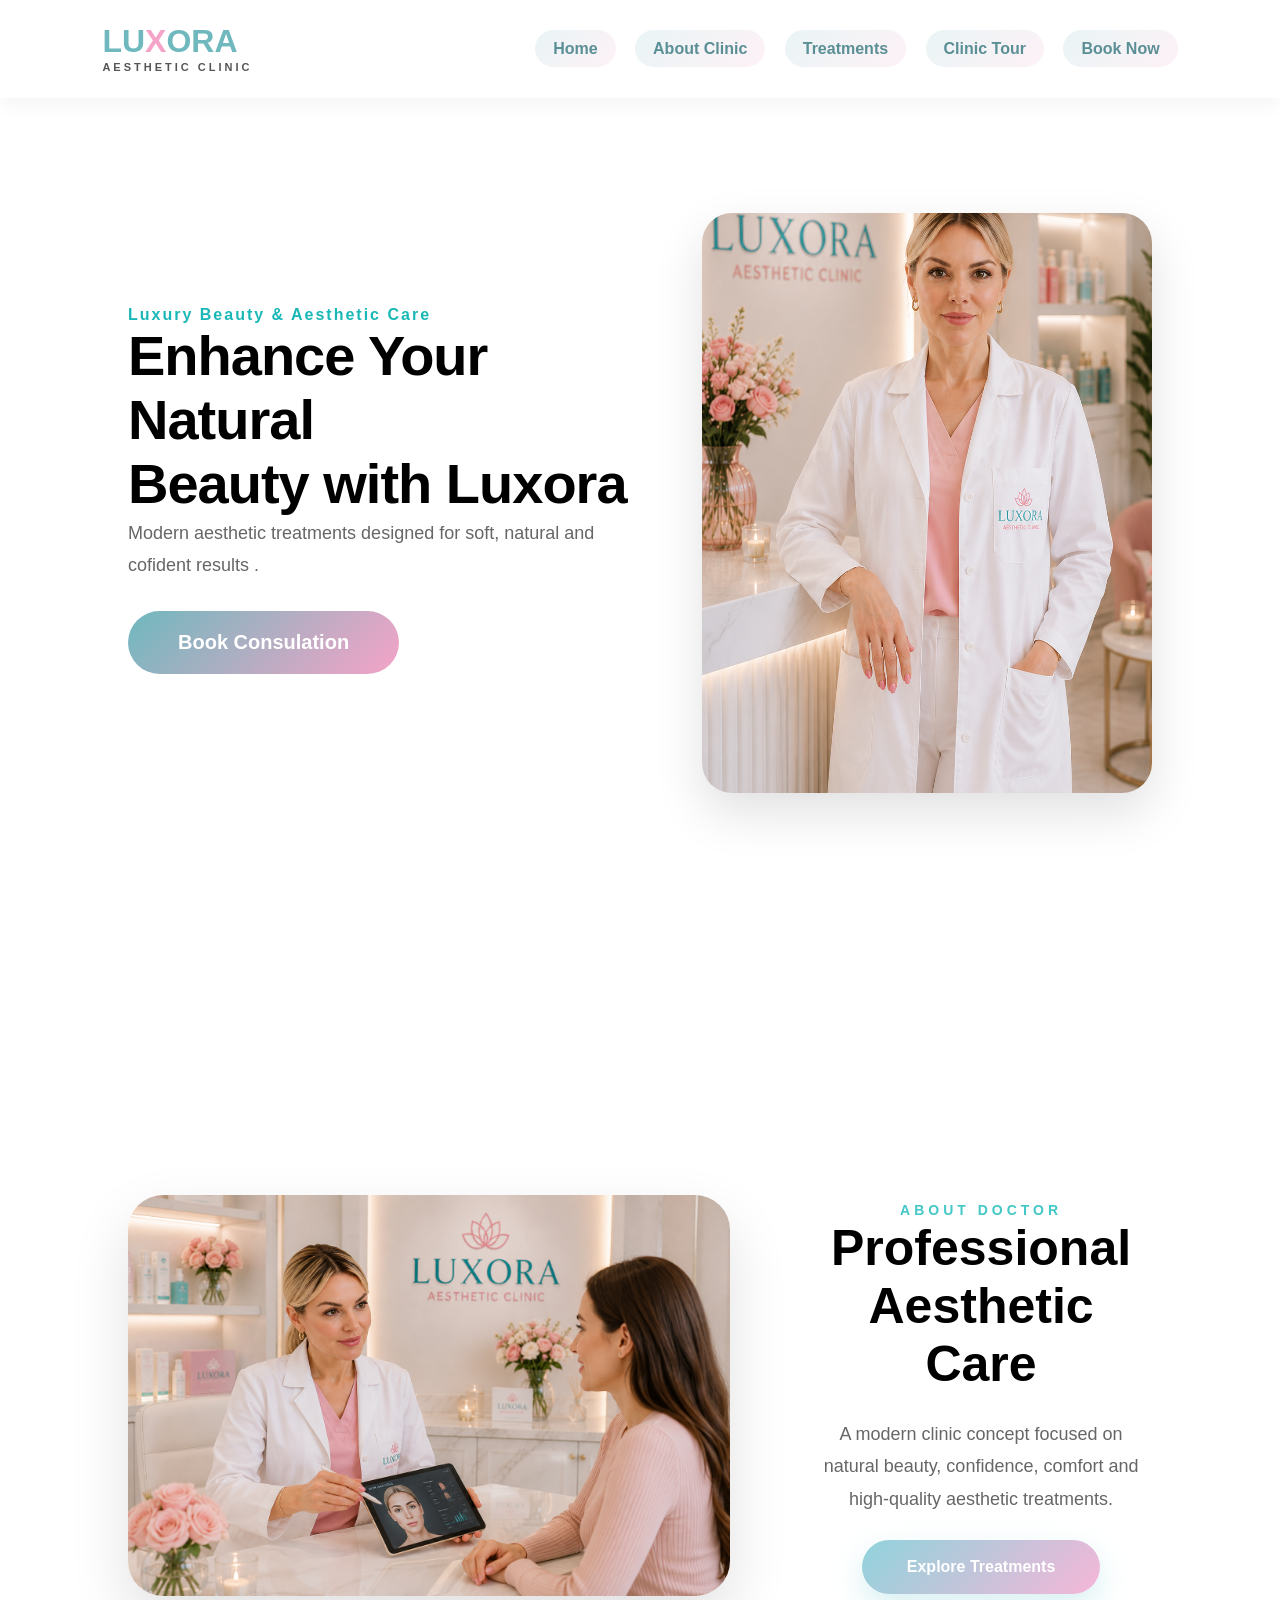
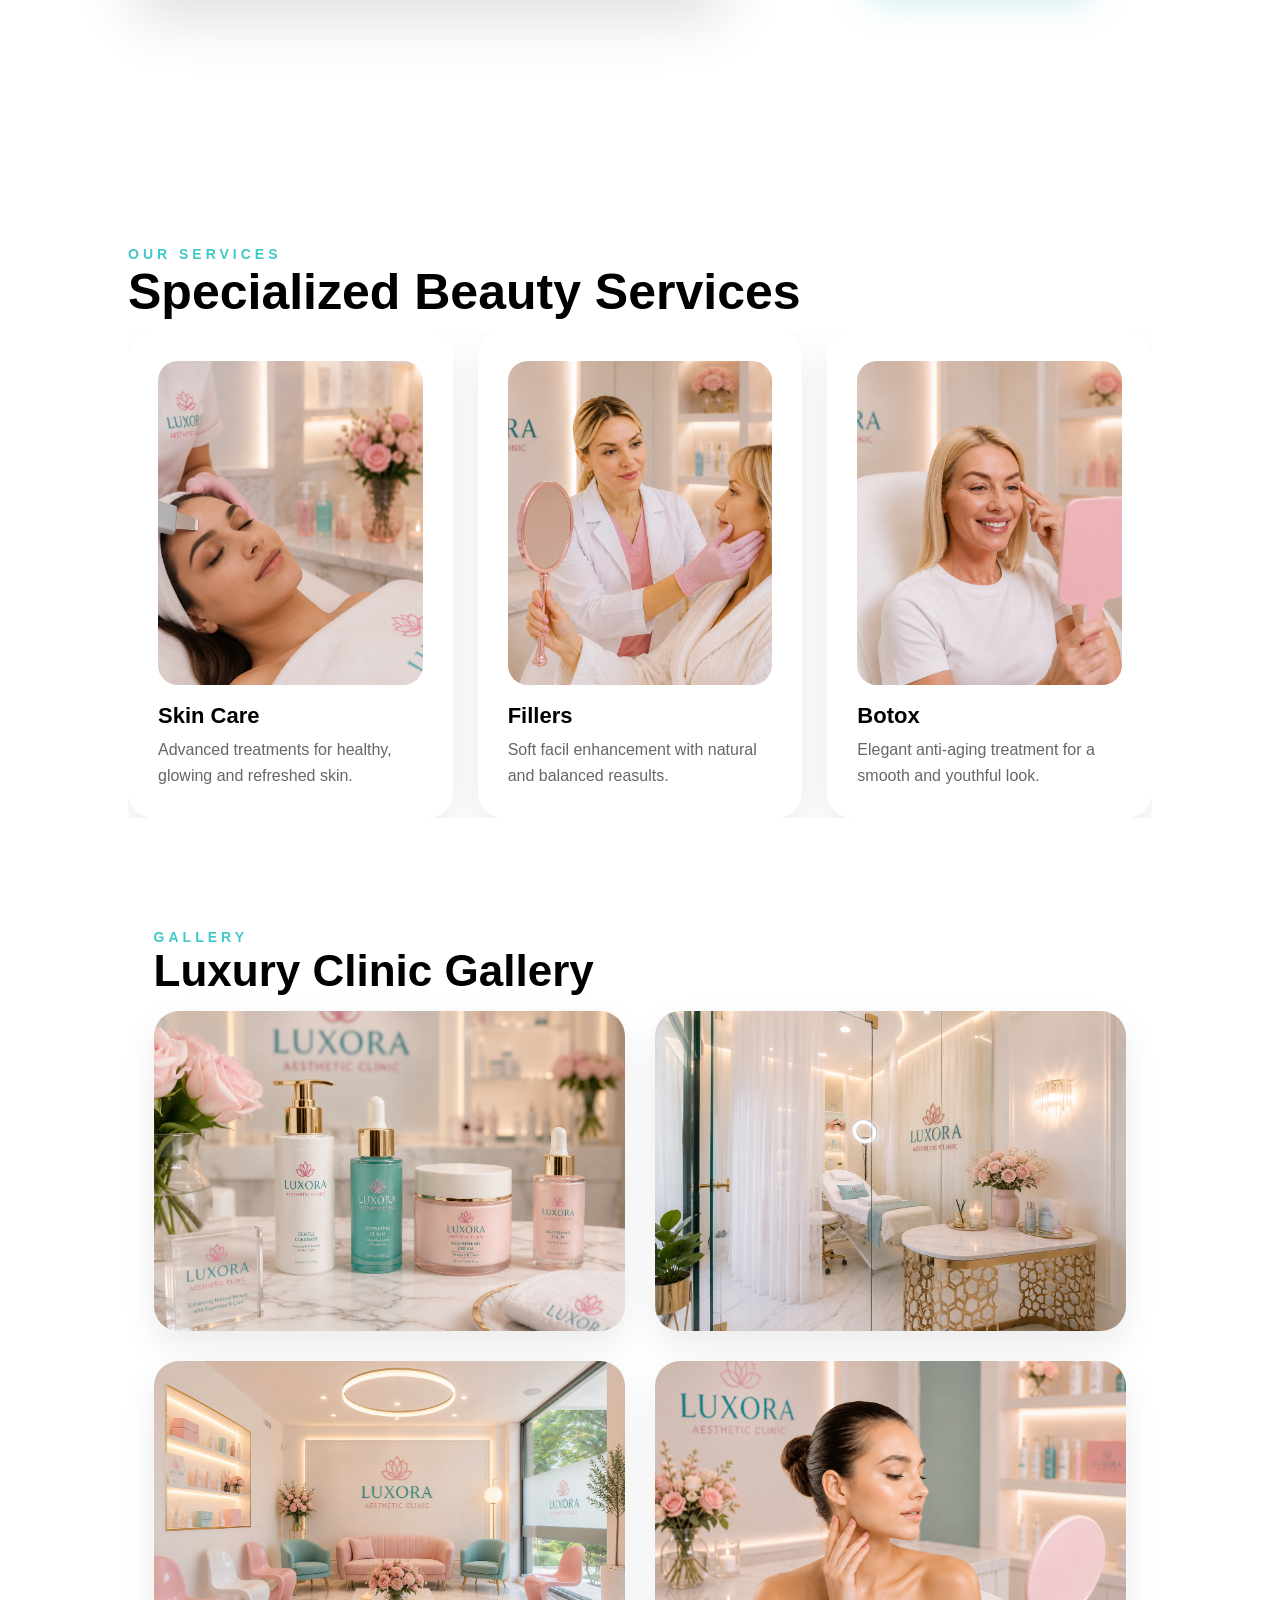
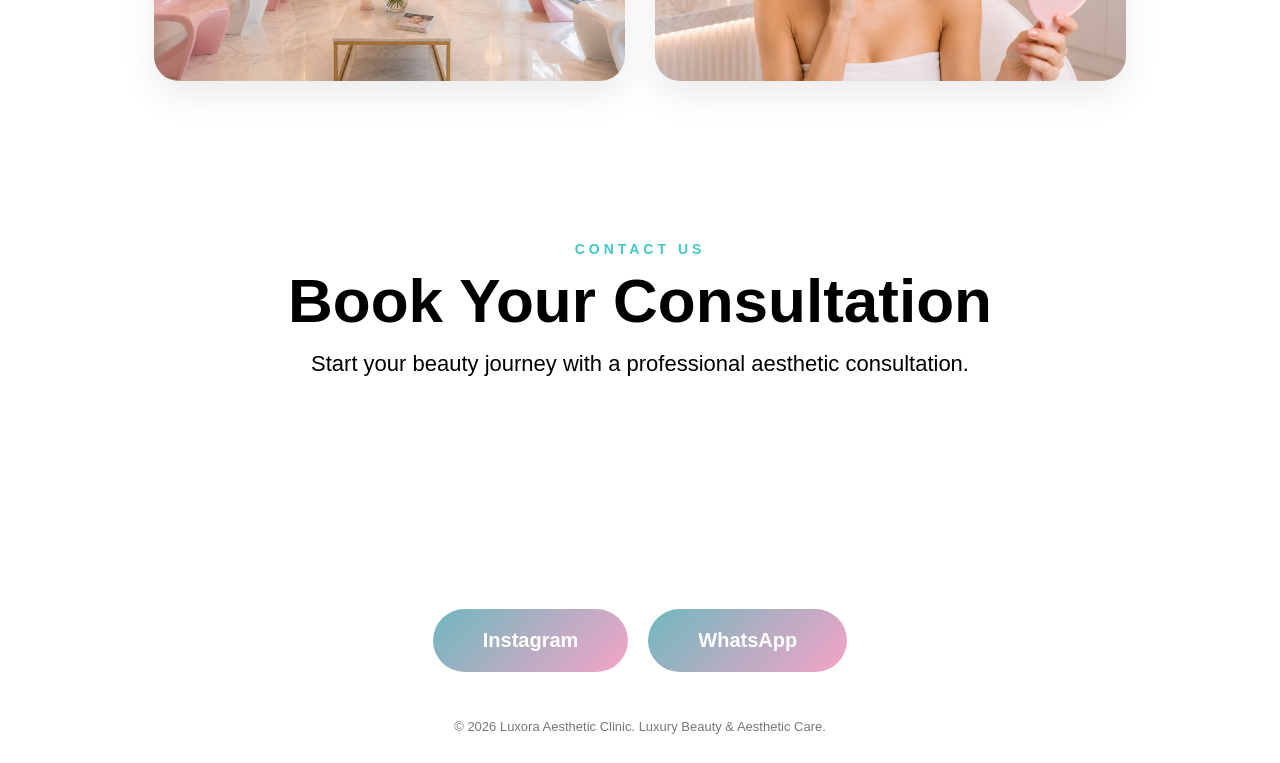
==== aesthetic-clinic/index.html @ 0a0627fc "Add files via upload" ====
<!DOCTYPE html>
<html lang="en">
<head>
<meta charset="UTF-8">
<meta name="viewport" content="width=device-width,initial-scale=1.0">
<title>Luxora Aesthetic Clinic</title>
<link rel="stylesheet" href="clinic.css">
</head>
<body>
<header class="navbar">
<div class="logo">LU<span>X</span>ORA <p>AESTHETIC CLINIC</p></div>
<button class="menu-toggle">&#9776;</button>
<nav>
<a href="#home">Home</a>
<a href="#about">About Clinic</a>
<a href="#services">Treatments</a>
<a href="#gallery">Clinic Tour</a>
<a href="#contact">Book Now</a>
</nav>
</header>
<section class="hero" id="home">
<div class="hero-text fade-up">
<span>Luxury Beauty & Aesthetic Care</span>
<h1>
Enhance Your Natural<br>Beauty with Luxora </h1>
<p>
Modern aesthetic treatments designed for soft, natural and cofident results .
</p>
<a href="#contact" class="hero-btn desktop-hero-btn">
Book Consulation
</a>
</div>
<div class="hero-image fade-up">
<img src="hero.png" alt="">
</div>
<a href="#contact" class="hero-btn mobile-hero-btn">
Book Consulation
</a>
</section>
<section class="about fade-up" id="about">
<div class="about-image">
<img src="about.png" alt="">
</div>
<div class="about-text">
<span class="section-tag">ABOUT DOCTOR</span>
<h2> Professional Aesthetic Care</h2>
<p> A modern clinic concept focused on natural beauty, confidence, comfort and high-quality aesthetic treatments. </p>
<a href="#services" class="about-btn">Explore Treatments</a>
</div>
</section>
<section class="services" id="services">
<span class="section-tag">OUR SERVICES</span>
<h2> Specialized Beauty Services</h2>
<div class="services-grid">
<div  class="service-card fade-up">
<img src="skincare.png" alt="">
<h3>Skin Care</h3>
<p> Advanced treatments for healthy, glowing and refreshed skin.</p>
</div>
<div class="service-card fade-up">
<img src="fillers.png" alt="">
<h3>Fillers</h3>
<p>Soft facil enhancement with natural and balanced reasults.</p>
</div>
<div class="service-card fade-up">
<img src="botox.png" alt="">
<h3>Botox</h3>
<p>Elegant anti-aging treatment for a smooth and youthful look.</p>
</div>
</div>
</section>
<section class="gallery" id="gallery">
<span class="section-tag">GALLERY</span>
<h2> Luxury Clinic Gallery</h2>
<div class="gallery-grid">
<div class="gallery-box big fade-up">
<img src="products.png" alt="">
</div>
<div class="gallery-box fade-up">
<img src="reception.png" alt="">
</div>
<div class="gallery-box fade-up">
<img src="treatment-room.png" alt="">
</div>
<div class="gallery-box fade-up">
<img src="results.png" alt="">
</div>
</div>
</section>
<div class="section-divider"></div>
<section class="contact" id="contact">
<span class="section-tag">CONTACT US</span>
<h2> Book Your Consultation</h2>
<p> Start your beauty journey with a professional aesthetic consultation.</p>
<div class="contact-mini-grid">
<div class="contact-mini-card fade-up">
<h3>✨ Easy Booking</h3>
<p>Simple and fast way to start your beauty consultation.</p>
</div>
<div class="contact-mini-card fade-up ">
<h3>🌸 Soft Results</h3>
<p>Natural aesthetic care with an elegant clinic experience.</p>
</div>
<div class="contact-mini-card fade-up">
<h3>💎 Luxury Care</h3>
<p>A modern beauty concept designed for comfort and confidence.</p>
</div>
</div>
<div class="contact-buttons">
<a href="#" class="hero-btn"> Instagram</a>
<a href="#" class="hero-btn"> WhatsApp</a>
</div>
</section>
<footer>
<P>© 2026 Luxora Aesthetic Clinic. Luxury Beauty & Aesthetic Care.</P>
</footer>
<script src="clinic.js"></script>
</body>
</html>
---- aesthetic-clinic/clinic.css ----
*{
margin: 0;
padding: 0;
box-sizing: border-box;
font-family: Arial, sans-serif;
}
body{
background: #ffffff;
padding-top: 100px;
}
header{
position: fixed;
top: 0;
left: 0;
width: 100%;
z-index: 1000;
background: rgba(255, 255, 255, 0.95);
backdrop-filter: blur(10px);
padding: 20px 8%;
}
html{
scroll-behavior: smooth;
scroll-padding-top: 100px;
}
.navbar{
display: flex;
justify-content: space-between;
align-items: center;
padding: 25px 8%;
background: white;
box-shadow: 0 5px 20px rgba(0, 0, 0, 0.05);
}
.logo{
font-size: 32px;
font-weight: 700;
line-height: 1;
color: #6fb8be;
}
.logo span{
color: #f5a3c7;
}
.logo p{
font-size: 11px;
letter-spacing: 3px;
color: #555;
margin-top: 5px;
}
nav a{
text-decoration: none;
margin-left: 15px;
color: #5a8f95;
background:linear-gradient(135deg,rgba(111,184,190,0.15),rgba(245,163,199,0.15));
font-weight: 600;
padding: 10px 18px;
border-radius: 30px;
transition: .3s;
}
nav a:hover{
color: white;
background: linear-gradient(135deg,#6fb8be,#f5a3c7);
}
.hero{
min-height: 90vh;
display: flex;
align-items: center;
justify-content: space-between;
padding: 30px 10% ;
gap: 40px;
}
.hero-text span{
color: #1ab7b7;
font-weight: 700;
letter-spacing: 2px;
}
.hero-text h1{
font-size: 3.5rem;
line-height: 1.15;
letter-spacing: -1px;
}
.hero-text{
max-width: 520px;
margin-top: -30px;
}
.hero-text p{
font-size: 18px;
line-height: 1.8;
color: #666;
margin-bottom: 30px;
}
.hero-btn{
display: inline-block;
padding: 20px 50px;
font-size: 20px;
font-weight: 600;
background: linear-gradient(135deg,#6fb8be,#f5a3c7);
color: white;
text-decoration: none;
border-radius: 50px;
transition: 0.3s;
}
.hero-btn:hover{
transform: translateY(-3px);
box-shadow: 0 10px 30px rgba(245, 163, 199, 0.45);
}
.hero-image{
position: relative;
}
.hero-image img{
width: 450px;
height: 580px;
object-fit: cover;
border-radius: 30px;
object-position: center ;
box-shadow: 0 20px 50px rgba(0, 0, 0, 0.12);
transition: 0.5s ease;
animation: float 4s ease-in-out infinite;
}
.hero-image img:hover{
transform: translateY(-10px) scale(1.02);
box-shadow: 0 30px 60px rgba(26, 183, 183, 0.22);
}
.services{
padding: 20px 10% 40px;
}
.about{
text-align: center;
padding: 70px 10%;
margin-top: -60px;
}
.section-tag{
color: #43c7c7;
font-weight: 700;
letter-spacing: 4px;
font-size: 14px;
margin-bottom: 8px;
}
.services h2,
.about-doctor h2{
font-size: 50px;
margin-bottom: 10px;
}
.gallery{
padding: 20px 12% 70px;
margin-top: 50px;
}
.gallery-grid{
display: grid;
grid-template-columns: repeat(2,1fr);
gap: 30px;
}
.gallery-box{
overflow: hidden;
border-radius: 25px;
box-shadow: 0 15px 35px rgba(0, 0, 0, 0.08);
transition: 0.4s ease;
}
.gallery-box:hover{
transform: translateY(-8px);
box-shadow: 0 25px 50px rgba(0, 0, 0, 0.12) ;
border: 1px solid rgba(143, 211, 220, 0.4);
}
.gallery-box img{
width: 100%;
height: 320px;
object-fit: cover;
display: block;
transition: 0.5s ease;
}
.gallery-box:hover img{
transform: scale(1.05);
}
.gallery h2{
font-size: 44px;
margin-bottom: 15px;
font-weight: 700;
}
.services-grid{
display: grid ;
grid-template-columns: repeat(3,minmax(0,1fr));
gap: 25px;
width: 100%;
overflow: hidden;
}
.service-card{
background: white;
border-radius: 25px ;
padding: 30px;
box-shadow: 0 15px 35px rgba(0, 0, 0, 0.08) ;
overflow: hidden ;
min-width: 0;
display: flex;
flex-direction: column;
transition: 0.4s;
}
.service-card:hover{
transform: translateY(-8px) scale(1.01);
box-shadow: 0 30px 60px rgba(0, 0, 0, 0.12);
}
.service-card img{
width: 100% ;
height: 324px ;
object-fit: cover ;
border-radius: 20px ;
margin-bottom: 18px ;
transition: 0.4s;
}
.service-card:hover img{
transform: scale(1.05);
}
.service-card h3{
font-size: 22px;
margin-bottom: 8px;
}
.service-card:hover h3{ 
color: #43c7c7;
}
.service-card p {
color: #666;
font-size: 16px;
line-height: 1.6;
}
.about{
min-height: 95vh;
display: flex;
gap: 80px;
align-items: center;
margin-top: 60px;
}
.about-btn{
display: inline-block;
margin-top: 25px;
padding: 18px 45px;
font-size: 1rem ;
border-radius: 50px;
text-decoration: none;
background: linear-gradient(135deg,#8fd3dc,#f6b6d8);
color: white;
font-weight: 600;
box-shadow: 0 12px 30px rgba(143, 211, 220, 0.35);
}
.about-btn:hover{
transform: translateY(-3px);
box-shadow: 0 15px 35px rgba(143, 211, 220, 0.4);
transition: 0.3s;
}
.about-image img{
width: 100%;
border-radius: 35px;
box-shadow: 0 25px 60px rgba(0, 0, 0, 0.12);
transition: 0.4s ease;
cursor: pointer;
}
.about-image img:hover{
transform: translateY(-8px) scale(1.02);
box-shadow: 0 35px 80px rgba(0, 0, 0, 0.18);
}
.about-text h2{
font-size: 50px;
margin-bottom: 20px;
}
.about p{
font-size: 18px;
line-height: 1.8;
color: #666;
margin-top: 25px;
}
.contact{
margin-bottom: 0;
display: flex;
flex-direction: column;
justify-content: flex-start;
align-items: center;
padding: 0px 10% 20px ;
background: white;
position: relative;
z-index: 5;
}
.contact h2{
font-size: 62px;
}
.contact p{
font-size: 22px;
max-width: 700px;
margin: 15px auto 25px ;
}

.contact-mini-grid{
display: grid;
grid-template-columns: repeat(3,1fr);
gap: 25px;
max-width: 1100px;
margin: 20px auto 25px ;
}
.contact-mini-card{
background: white;
padding: 24px 25px;
border-radius: 25px;
box-shadow: 0 15px 35px rgba(0, 0, 0, 0.08);
transition: 0.4s ease;
min-height: 120px;
border: 1px solid rgba(0, 0, 0, 0.04);
}
.contact-mini-card:hover{
transform: translateY(-8px);
box-shadow: 0 25px 50px rgba(0, 0, 0, 0.12);
}
.contact-mini-card h3{
font-size: 21px;
margin-bottom: 12px;
}
.contact-mini-card p{
font-size: 15px;
color: #666;
line-height: 1.6;
}
footer{
text-align: center;
padding: 25px 15px;
margin-top: 0;
color: #777;
font-size: 13px;
line-height: 1.6;
}
.contact-buttons{
display: flex ;
justify-content: center ;
align-items: center;
gap: 20px ;
margin: 25px auto 0 ;
width: 100%;
}
.contact-buttons {
margin: 0 ;}
.fade-up{
opacity: 0;
transform: translateY(40px);
transition: all 0.8s ease;
}
.section-divider{
height: 90px;
background: white;
}
.fade-up.show{
opacity: 1;
transform: translateY(0);
}
.menu-toggle{
display:none;
background:none;
border:none;
font-size:32px;
cursor:pointer;
margin-right:10px;
position: absolute;
right: 20px;
top: 25px;
}
@keyframes float {
0%{
transform:translate(0);  
}
50%{
transform:translate(-15px); 
}
100%{
transform:translate(0); 
}
}
.hero-text .mobile-hero-btn{
position: static !important;
display: inline-flex !important;
width: fit-content !important;
margin-top: 25px !important;
transform: none !important;
align-self: flex-start !important;
}
.desktop-hero-btn{
display: inline-flex ;
}
.mobile-hero-btn{
display: none;
}
@media(max-width:768px){
.navbar{
display: flex;
justify-content:space-between;
align-items:center;
padding:15px 20px;
position:fixed;
min-height:auto;
top:0;
left:0;
width:100%;
z-index:1000;
}
.logo{
font-size: 28px;
}
.menu-toggle{
display:block;
background:none;
border:none;
font-size:32px;
cursor:pointer;
margin-right:10px;
position: absolute;
right: 20px;
top: 25px;
}
nav{
display: none;
flex-direction: column;
gap: 8px;
position:fixed;
top:80px;
right:15px;
width:170px;
background:white;
padding: 15px;
border-radius:16px;
box-shadow:0 10px 25px rgba(0,0,0,0.12);
z-index:1100;
}
nav.active{
display:flex;
}
nav a{
margin:0;
text-align:center;
}
.hero{
flex-direction:column;
text-align:center;
padding:60px 25px 20px;
gap:20px;
min-height: unset !important;
height: auto !important;
justify-content: flex-start !important;
}
.hero-text h1{
font-size: 42px;
line-height: 1.15;
}
.hero-text p{
font-size:17px;
}
.hero-image img{
width: 100%;
max-width: 360px;
}

.hero-text{
order: 1;
}
.hero-image{
order: 2;
}
.service-grid,
.gallery-grid,
.contact-mini-grid{
grid-template-columns:1fr;
}
.contact{
text-align: center;
padding: 100px 25px 40px;
}
.contact h2{
text-align: center;
max-width: 100%;
margin: 0 auto 20px;
font-size: 38px;
line-height:1.1;
}
.contact p{
font-size:18px;
line-height:1.5;
text-align: center;
max-width: 330px;
margin: 0 auto 35px;
}
.contact-buttons{
flex-direction: column;
}
.about{
flex-direction: column;
gap: 40px;
}
.about-image img{
width: 100%;
}
.about{
min-height: auto;
margin-top: 0;
}
.services-grid{
grid-template-columns: 1fr;
}
.gallery-grid{
grid-template-columns: 1fr;
}
.contact-mini-grid{
grid-template-columns: 1fr;
gap:18px;
margin:25px auto;
}
.desktop-hero-btn{
display: none !important;
}
.mobile-hero-btn{
display:inline-flex !important;
width: 90%;
max-width: 300px;
margin: 25px auto 0;
justify-content: center;
order: 3;
}
footer p{
font-size: 12px;
}
}
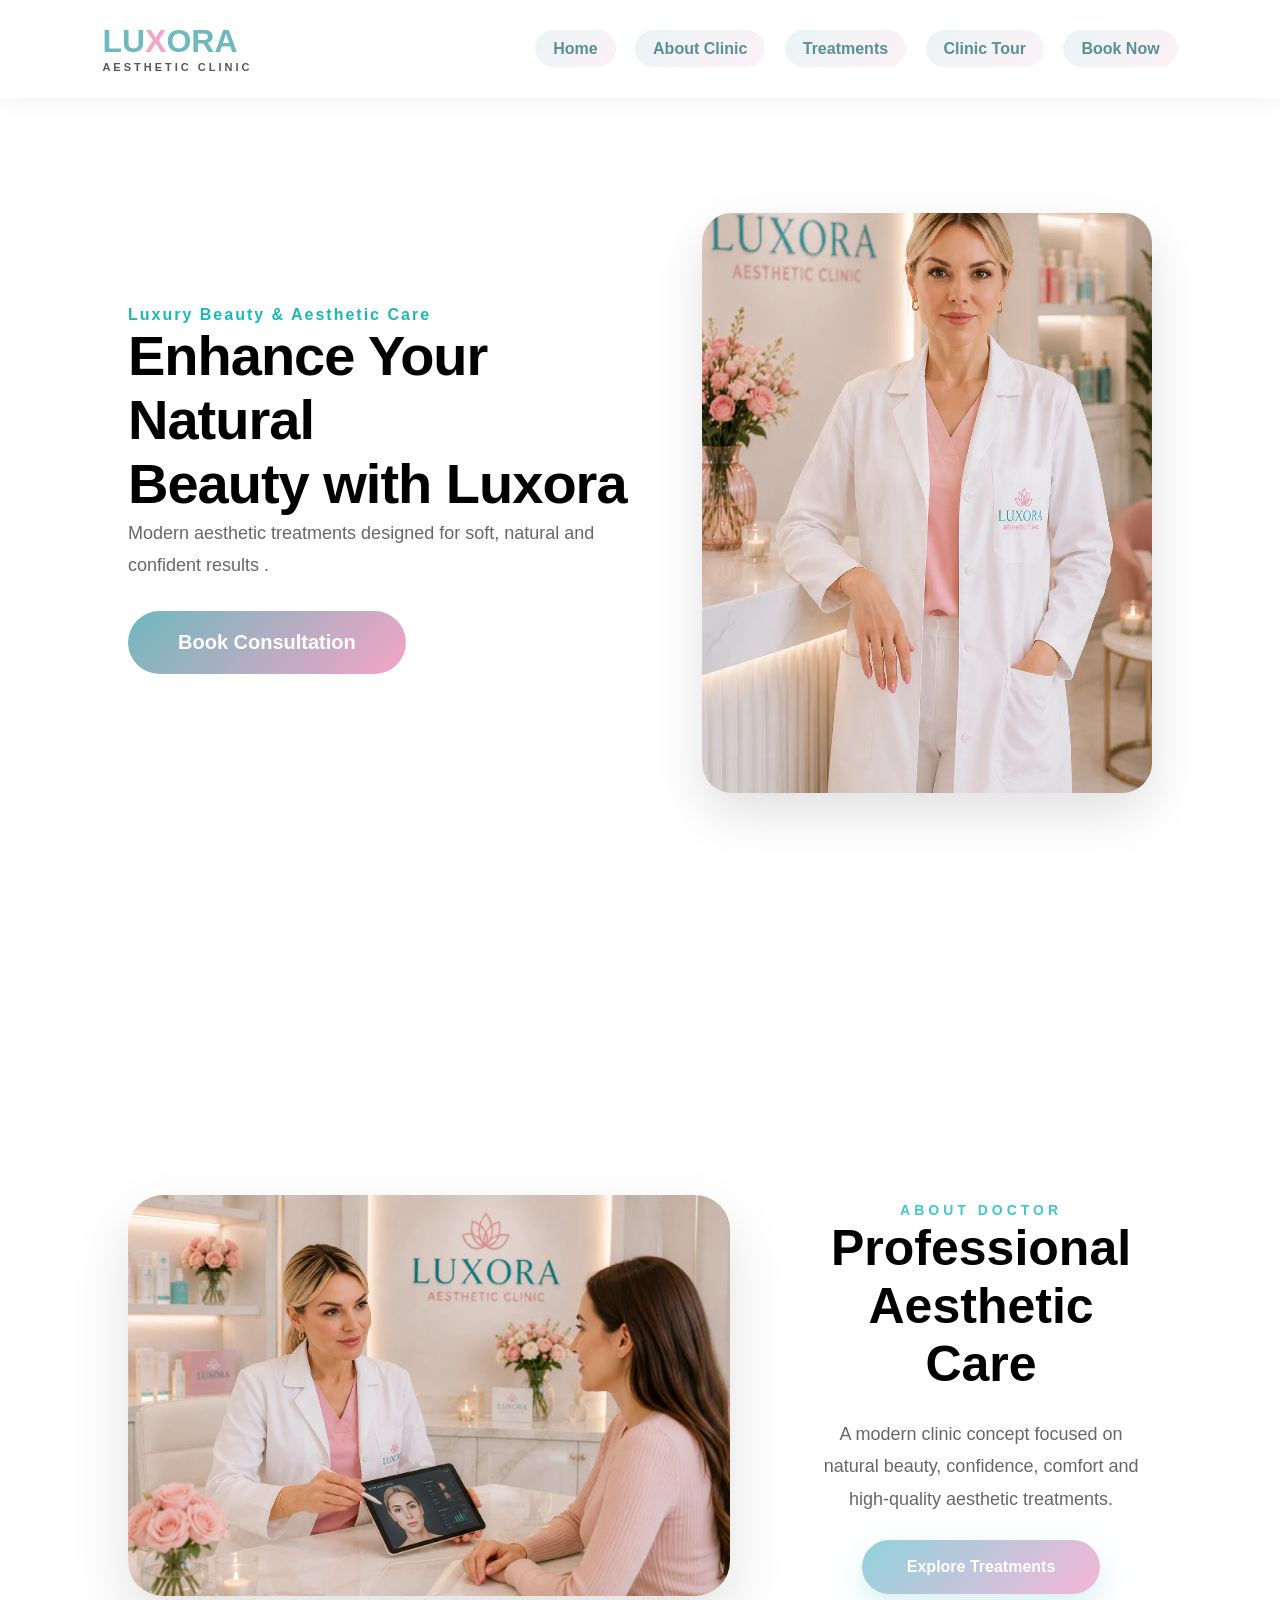
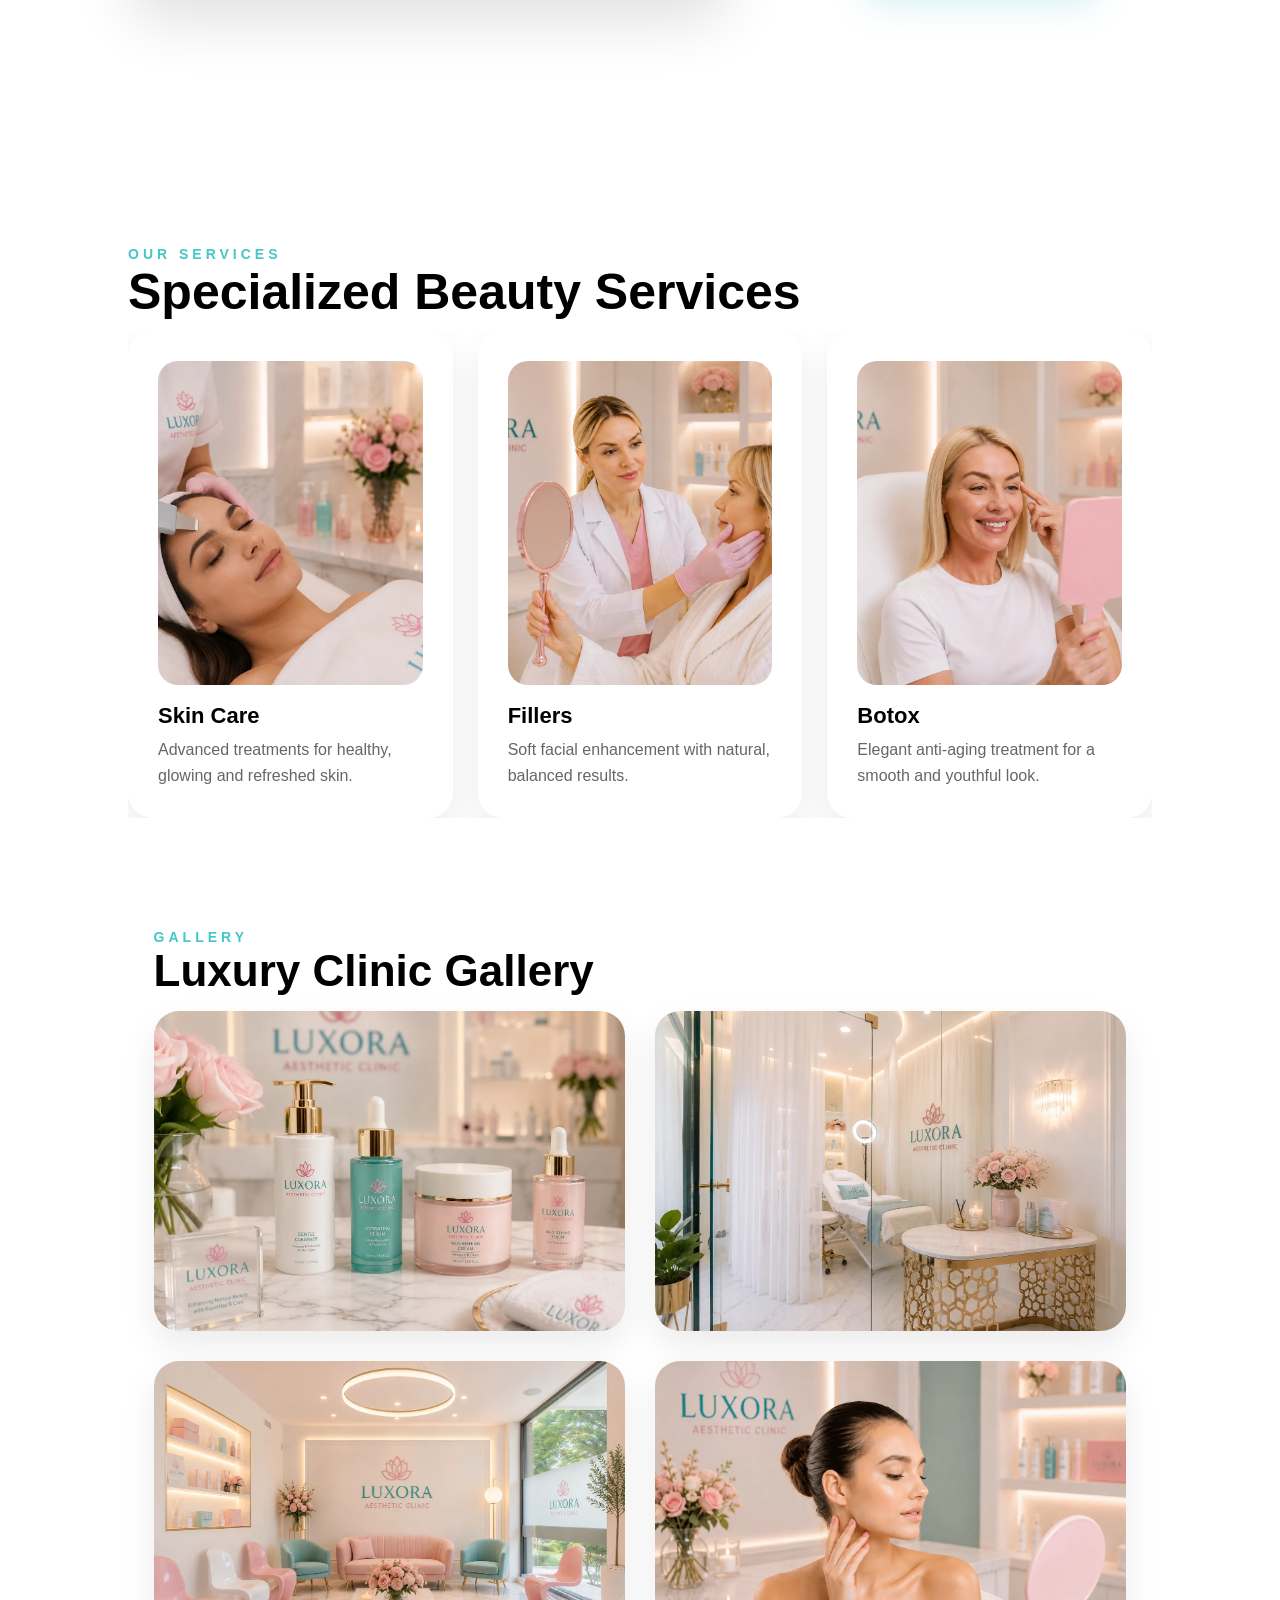
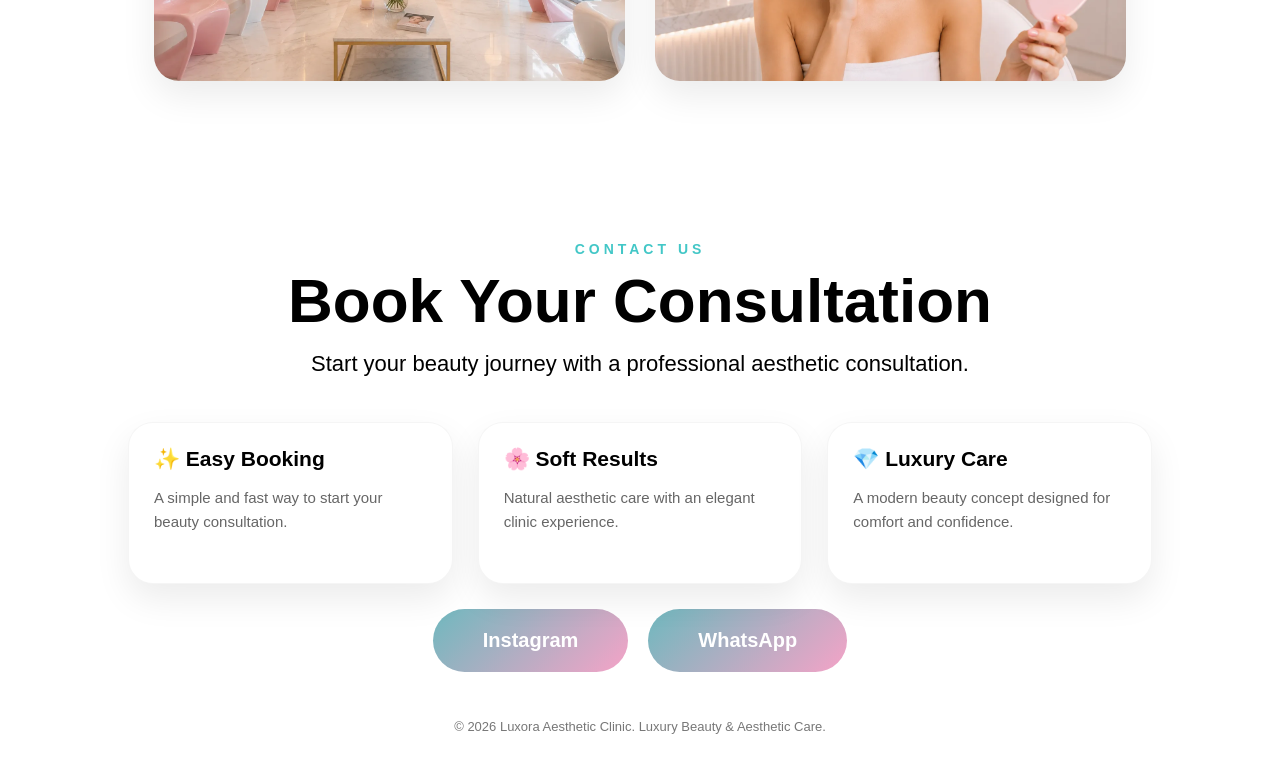
==== commit 21642348: "Add files via upload" ====
--- a/aesthetic-clinic/index.html
+++ b/aesthetic-clinic/index.html
@@ -24,22 +24,22 @@
 <h1>
 Enhance Your Natural<br>Beauty with Luxora </h1>
 <p>
-Modern aesthetic treatments designed for soft, natural and cofident results .
+Modern aesthetic treatments designed for soft, natural and confident results .
 </p>
 <a href="#contact" class="hero-btn desktop-hero-btn">
-Book Consulation
+Book Consultation
 </a>
 </div>
 <div class="hero-image fade-up">
-<img src="hero.png" alt="">
+<img src="hero.webp" alt="">
 </div>
 <a href="#contact" class="hero-btn mobile-hero-btn">
-Book Consulation
+Book Consultation
 </a>
 </section>
 <section class="about fade-up" id="about">
 <div class="about-image">
-<img src="about.png" alt="">
+<img src="about.webp" alt="">
 </div>
 <div class="about-text">
 <span class="section-tag">ABOUT DOCTOR</span>
@@ -53,17 +53,17 @@
 <h2> Specialized Beauty Services</h2>
 <div class="services-grid">
 <div  class="service-card fade-up">
-<img src="skincare.png" alt="">
+<img src="skincare.webp" alt="">
 <h3>Skin Care</h3>
 <p> Advanced treatments for healthy, glowing and refreshed skin.</p>
 </div>
 <div class="service-card fade-up">
-<img src="fillers.png" alt="">
+<img src="fillers.webp" alt="">
 <h3>Fillers</h3>
-<p>Soft facil enhancement with natural and balanced reasults.</p>
+<p>Soft facial enhancement with natural, balanced results.</p>
 </div>
 <div class="service-card fade-up">
-<img src="botox.png" alt="">
+<img src="botox.webp" alt="">
 <h3>Botox</h3>
 <p>Elegant anti-aging treatment for a smooth and youthful look.</p>
 </div>
@@ -74,16 +74,16 @@
 <h2> Luxury Clinic Gallery</h2>
 <div class="gallery-grid">
 <div class="gallery-box big fade-up">
-<img src="products.png" alt="">
+<img src="products.webp" alt="">
 </div>
 <div class="gallery-box fade-up">
-<img src="reception.png" alt="">
+<img src="reception.webp" alt="">
 </div>
 <div class="gallery-box fade-up">
-<img src="treatment-room.png" alt="">
+<img src="treatment-room.webp" alt="">
 </div>
 <div class="gallery-box fade-up">
-<img src="results.png" alt="">
+<img src="results.webp" alt="">
 </div>
 </div>
 </section>
@@ -95,7 +95,7 @@
 <div class="contact-mini-grid">
 <div class="contact-mini-card fade-up">
 <h3>✨ Easy Booking</h3>
-<p>Simple and fast way to start your beauty consultation.</p>
+<p>A simple and fast way to start your beauty consultation.</p>
 </div>
 <div class="contact-mini-card fade-up ">
 <h3>🌸 Soft Results</h3>
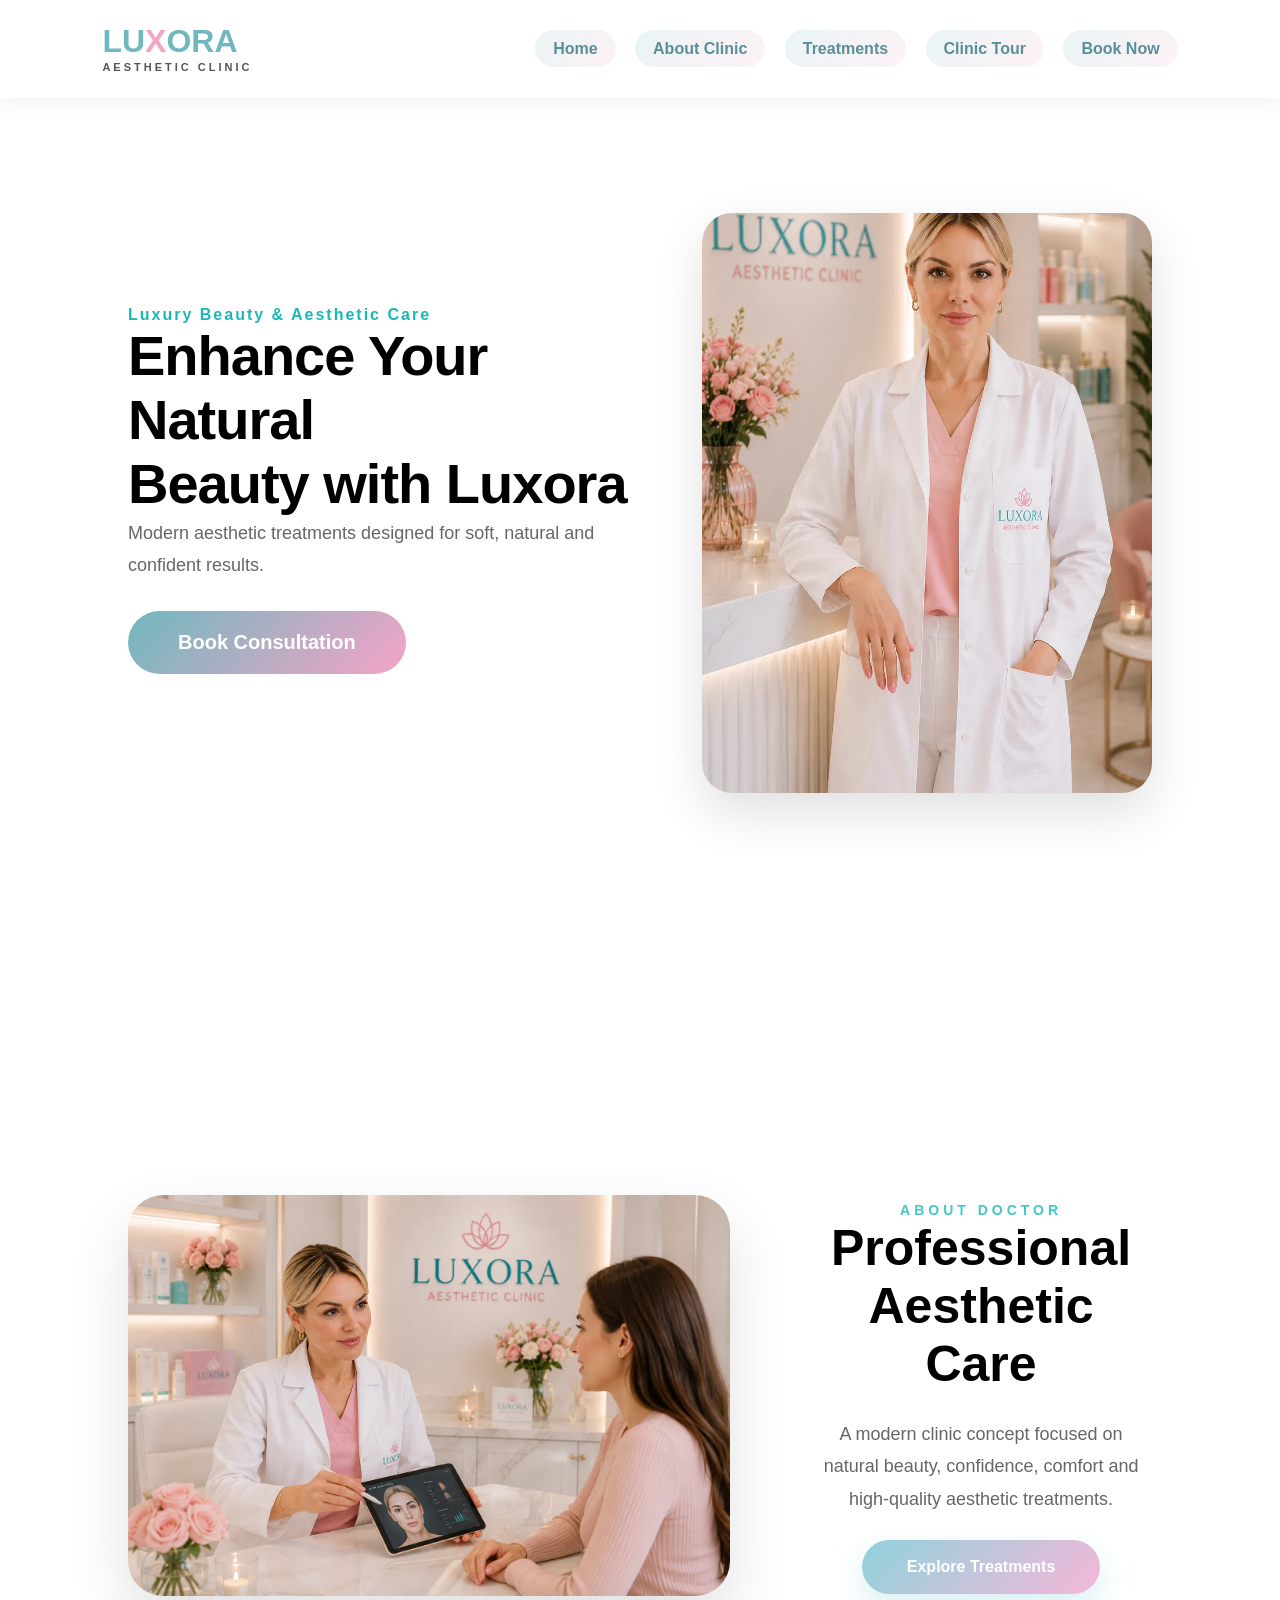
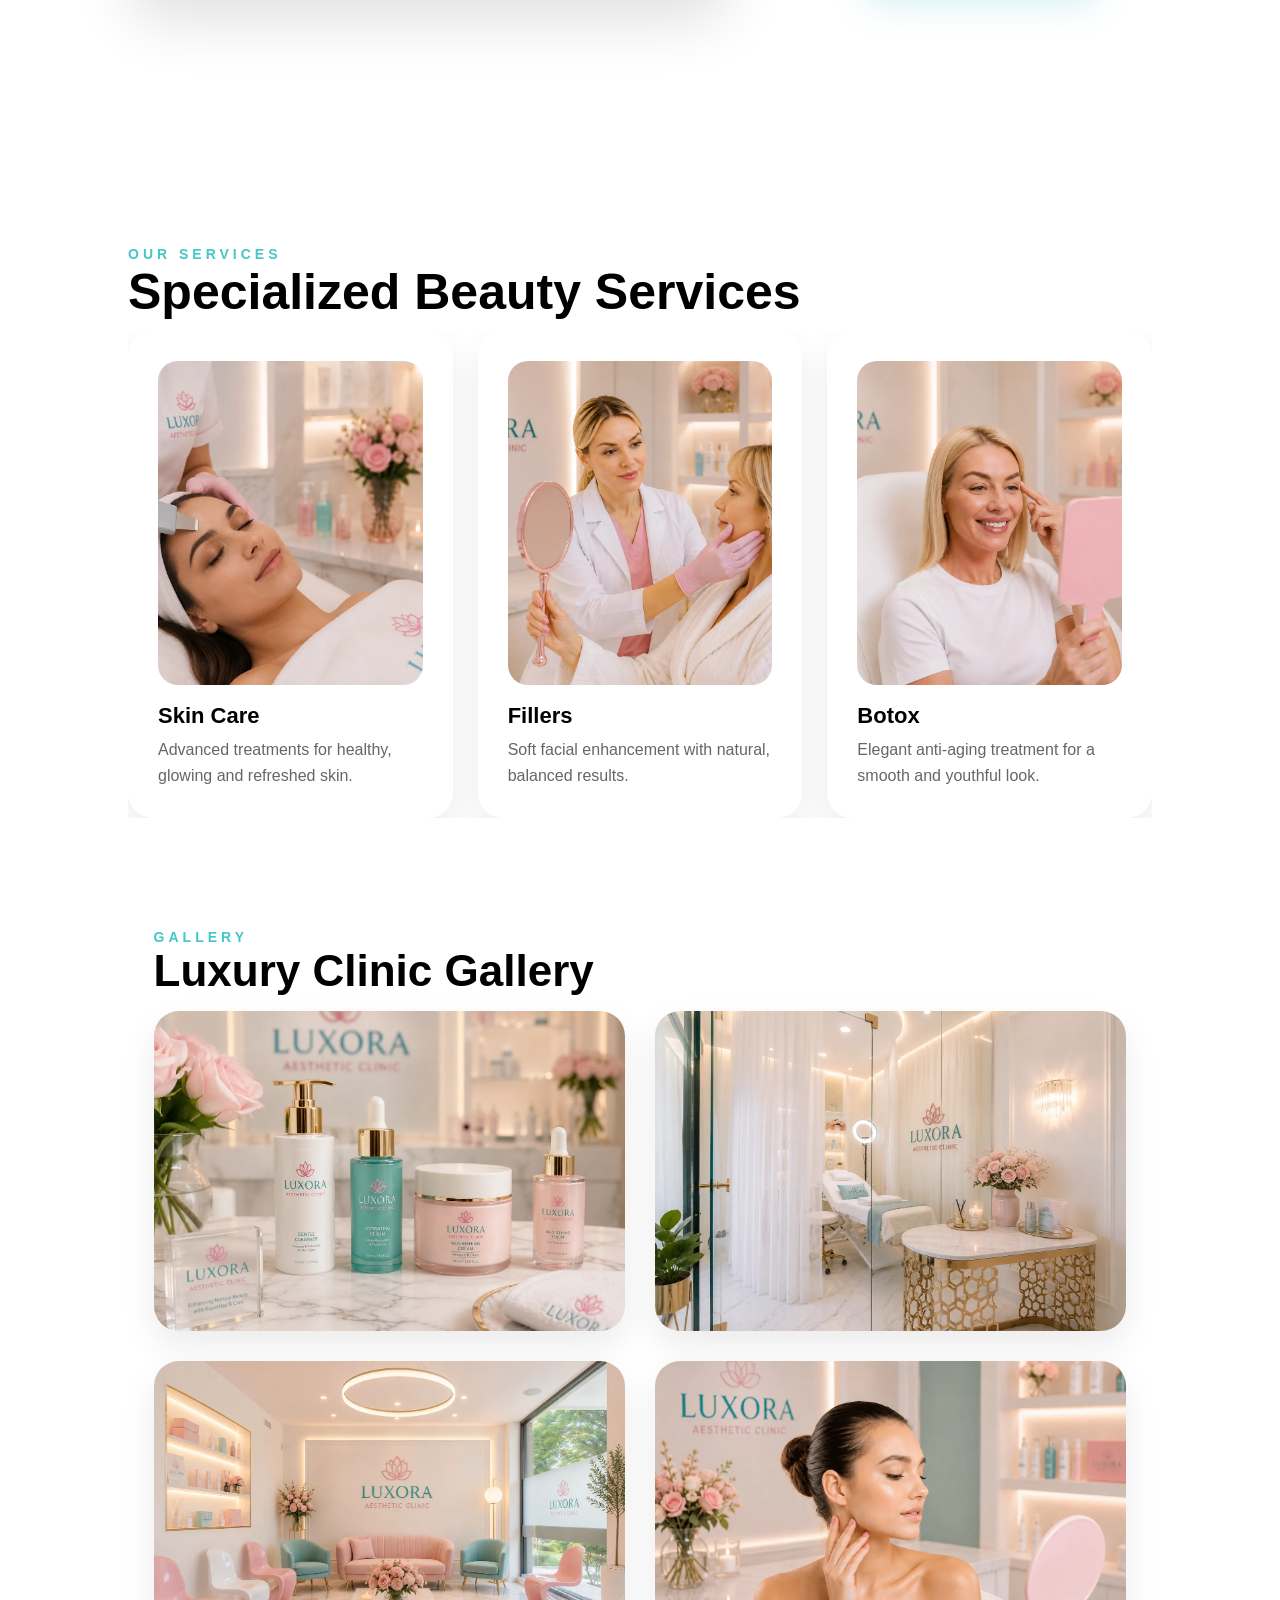
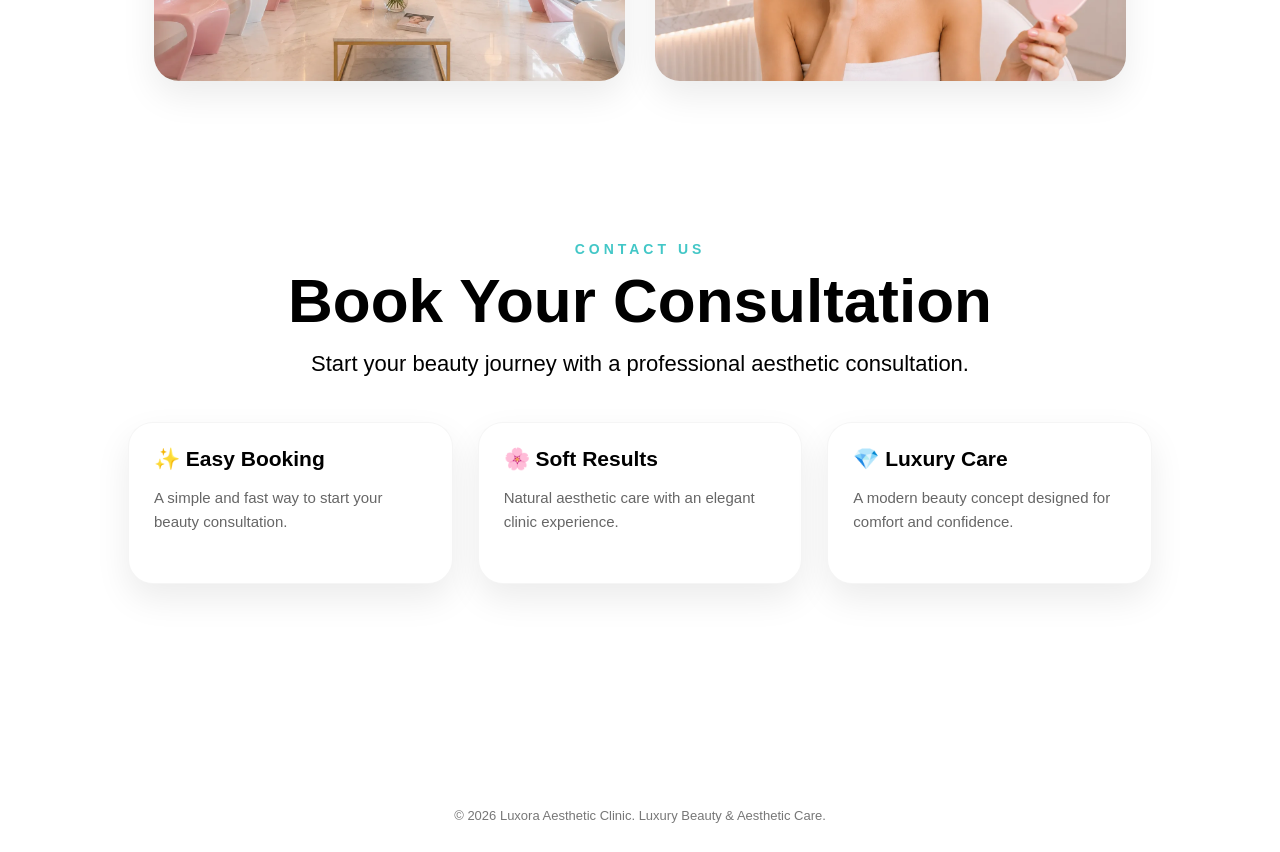
==== commit d9b04353: "Final website fixes and accessibility updates" ====
--- a/aesthetic-clinic/index.html
+++ b/aesthetic-clinic/index.html
@@ -24,14 +24,14 @@
 <h1>
 Enhance Your Natural<br>Beauty with Luxora </h1>
 <p>
-Modern aesthetic treatments designed for soft, natural and confident results .
+Modern aesthetic treatments designed for soft, natural and confident results.
 </p>
 <a href="#contact" class="hero-btn desktop-hero-btn">
 Book Consultation
 </a>
 </div>
 <div class="hero-image fade-up">
-<img src="hero.webp" alt="">
+<img src="hero.webp" alt="Luxora Aesthetic Clinic">
 </div>
 <a href="#contact" class="hero-btn mobile-hero-btn">
 Book Consultation
@@ -39,7 +39,7 @@
 </section>
 <section class="about fade-up" id="about">
 <div class="about-image">
-<img src="about.webp" alt="">
+<img src="about.webp" alt="Aesthetic Clinic Doctor">
 </div>
 <div class="about-text">
 <span class="section-tag">ABOUT DOCTOR</span>
@@ -53,17 +53,17 @@
 <h2> Specialized Beauty Services</h2>
 <div class="services-grid">
 <div  class="service-card fade-up">
-<img src="skincare.webp" alt="">
+<img src="skincare.webp" alt="Skin Care Treatment">
 <h3>Skin Care</h3>
 <p> Advanced treatments for healthy, glowing and refreshed skin.</p>
 </div>
 <div class="service-card fade-up">
-<img src="fillers.webp" alt="">
+<img src="fillers.webp" alt="Fillers Treatment">
 <h3>Fillers</h3>
 <p>Soft facial enhancement with natural, balanced results.</p>
 </div>
 <div class="service-card fade-up">
-<img src="botox.webp" alt="">
+<img src="botox.webp" alt="Botox Treatment">
 <h3>Botox</h3>
 <p>Elegant anti-aging treatment for a smooth and youthful look.</p>
 </div>
@@ -74,16 +74,16 @@
 <h2> Luxury Clinic Gallery</h2>
 <div class="gallery-grid">
 <div class="gallery-box big fade-up">
-<img src="products.webp" alt="">
+<img src="products.webp" alt="Aesthetic Clinic Products">
 </div>
 <div class="gallery-box fade-up">
-<img src="reception.webp" alt="">
+<img src="reception.webp" alt="Luxora Clinic Reception">
 </div>
 <div class="gallery-box fade-up">
-<img src="treatment-room.webp" alt="">
+<img src="treatment-room.webp" alt="Clinic Treatment Room">
 </div>
 <div class="gallery-box fade-up">
-<img src="results.webp" alt="">
+<img src="results.webp" alt="Aesthetic Treatment Results">
 </div>
 </div>
 </section>
@@ -106,10 +106,6 @@
 <p>A modern beauty concept designed for comfort and confidence.</p>
 </div>
 </div>
-<div class="contact-buttons">
-<a href="#" class="hero-btn"> Instagram</a>
-<a href="#" class="hero-btn"> WhatsApp</a>
-</div>
 </section>
 <footer>
 <P>© 2026 Luxora Aesthetic Clinic. Luxury Beauty & Aesthetic Care.</P>
--- a/aesthetic-clinic/clinic.css
+++ b/aesthetic-clinic/clinic.css
@@ -265,6 +265,7 @@
 margin-top: 25px;
 }
 .contact{
+min-height: 60vh;
 margin-bottom: 0;
 display: flex;
 flex-direction: column;
